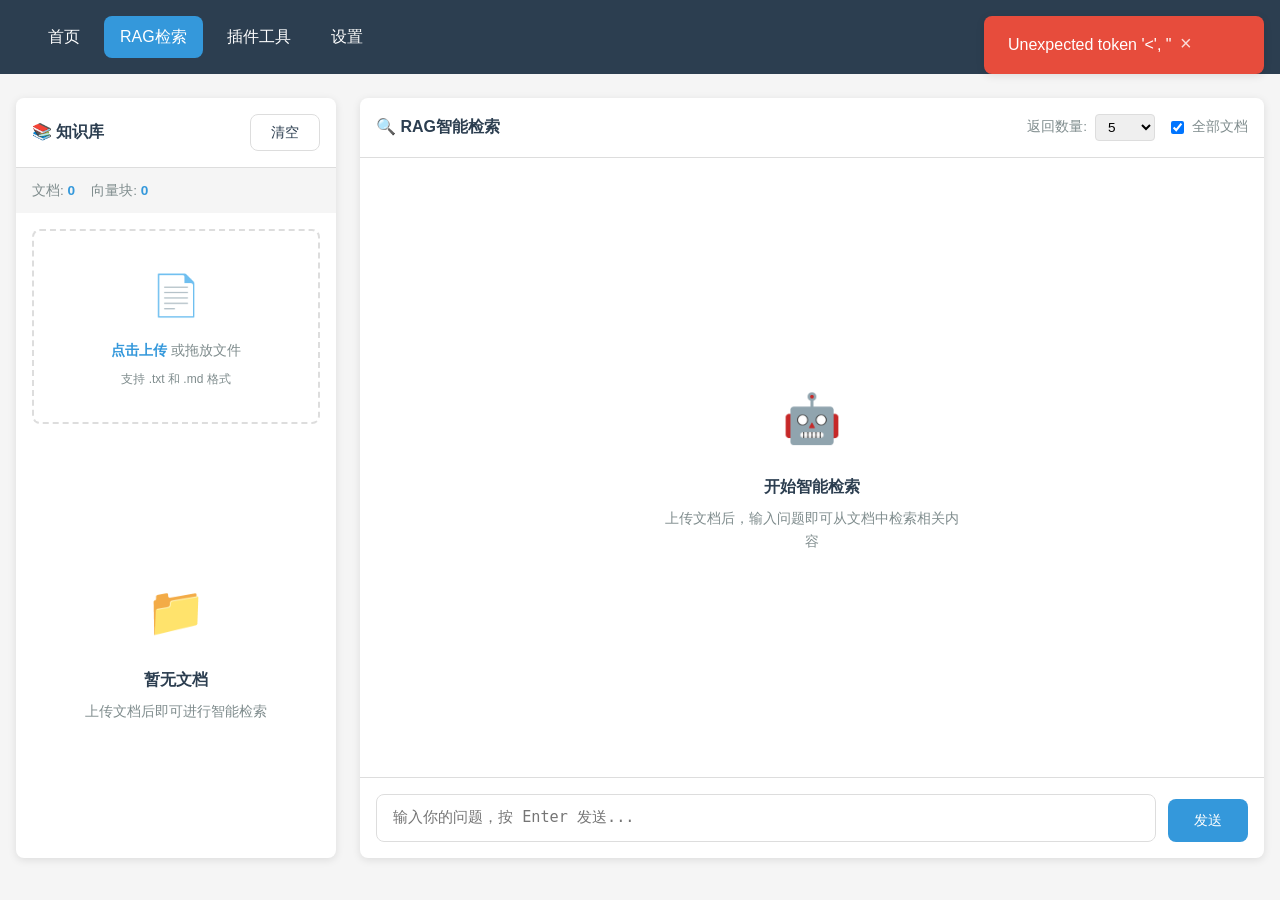
==== static/rag.html @ f13597ba "feat(rag): 优化嵌入服务并更新API路径 - 将嵌入模型升级到text-embedding-v4并增加维度配置 - 调整API请求超时时间和批量处理大小 - 改进错误处理和日志记录 - 更新" ====
<!DOCTYPE html>
<html lang="zh-CN">
<head>
    <meta charset="UTF-8">
    <meta name="viewport" content="width=device-width, initial-scale=1.0">
    <title>RAG知识库检索 - AI工具平台</title>
    <link rel="stylesheet" href="/static/css/style.css">
</head>
<body>
    <nav class="nav">
        <a href="/">首页</a>
        <a href="/rag" class="active">RAG检索</a>
        <a href="/tools">插件工具</a>
        <a href="/settings">设置</a>
    </nav>

    <div class="container" style="max-width: 1600px; margin-top: 1.5rem;">
        <div class="rag-layout">
            <div class="sidebar">
                <div class="sidebar-header">
                    <h3>📚 知识库</h3>
                    <button class="btn btn-danger btn-outline" id="clearAllBtn" onclick="clearAllDocuments()">清空</button>
                </div>
                <div class="sidebar-stats" id="statsBar">
                    <span>文档: <strong id="docCount">0</strong></span>
                    <span>向量块: <strong id="vectorCount">0</strong></span>
                </div>

                <div class="upload-area" id="uploadArea">
                    <div class="upload-icon">📄</div>
                    <div class="upload-text">
                        <strong>点击上传</strong> 或拖放文件
                    </div>
                    <div class="upload-hint">支持 .txt 和 .md 格式</div>
                    <input type="file" id="fileInput" accept=".txt,.md" style="display: none;" multiple>
                    <div class="upload-progress hidden" id="uploadProgress">
                        <div class="progress-bar">
                            <div class="progress-fill" id="progressFill" style="width: 0%"></div>
                        </div>
                        <div style="font-size: 0.75rem; color: var(--text-light); margin-top: 0.5rem;" id="progressText">上传中...</div>
                    </div>
                </div>

                <div class="sidebar-content" id="docList">
                    <div class="empty-state" id="emptyDocs">
                        <div class="empty-state-icon">📁</div>
                        <h4>暂无文档</h4>
                        <p>上传文档后即可进行智能检索</p>
                    </div>
                </div>
            </div>

            <div class="chat-area">
                <div class="chat-header">
                    <h3>🔍 RAG智能检索</h3>
                    <div class="chat-settings">
                        <label>
                            返回数量:
                            <select id="topKSelect" style="width: 60px;">
                                <option value="3">3</option>
                                <option value="5" selected>5</option>
                                <option value="10">10</option>
                            </select>
                        </label>
                        <label>
                            <input type="checkbox" id="useAllDocs" checked> 全部文档
                        </label>
                    </div>
                </div>

                <div class="chat-messages" id="chatMessages">
                    <div class="empty-state" id="welcomeState">
                        <div class="empty-state-icon">🤖</div>
                        <h4>开始智能检索</h4>
                        <p>上传文档后，输入问题即可从文档中检索相关内容</p>
                    </div>
                </div>

                <div class="chat-input-area">
                    <div class="chat-input-row">
                        <textarea id="questionInput" placeholder="输入你的问题，按 Enter 发送..." rows="1"></textarea>
                        <button class="btn btn-primary" id="sendBtn" onclick="sendQuestion()">发送</button>
                    </div>
                </div>
            </div>
        </div>
    </div>

    <div id="toastContainer" class="toast-container"></div>
    <div id="loadingOverlay" class="loading-overlay hidden">
        <div class="spinner"></div>
    </div>

    <script src="/static/js/app.js"></script>
    <script>
        const API_BASE = '/rag';
        let documents = [];
        let selectedDocIds = [];

        document.addEventListener('DOMContentLoaded', function() {
            loadDocuments();
            setupUpload();
            setupInput();
        });

        function showLoading(show) {
            const overlay = document.getElementById('loadingOverlay');
            overlay.classList.toggle('hidden', !show);
        }

        function setupUpload() {
            const uploadArea = document.getElementById('uploadArea');
            const fileInput = document.getElementById('fileInput');

            uploadArea.addEventListener('click', () => fileInput.click());

            uploadArea.addEventListener('dragover', (e) => {
                e.preventDefault();
                uploadArea.classList.add('dragover');
            });

            uploadArea.addEventListener('dragleave', () => {
                uploadArea.classList.remove('dragover');
            });

            uploadArea.addEventListener('drop', (e) => {
                e.preventDefault();
                uploadArea.classList.remove('dragover');
                const files = Array.from(e.dataTransfer.files);
                uploadFiles(files);
            });

            fileInput.addEventListener('change', (e) => {
                const files = Array.from(e.target.files);
                uploadFiles(files);
                fileInput.value = '';
            });
        }

        async function uploadFiles(files) {
            const validFiles = files.filter(f => {
                const ext = f.name.toLowerCase().substring(f.name.lastIndexOf('.'));
                return ['.txt', '.md'].includes(ext);
            });

            if (validFiles.length === 0) {
                App.toast.error('仅支持 .txt 和 .md 格式文件');
                return;
            }

            const progressContainer = document.getElementById('uploadProgress');
            const progressFill = document.getElementById('progressFill');
            const progressText = document.getElementById('progressText');

            progressContainer.classList.remove('hidden');
            let uploaded = 0;
            let failed = 0;

            for (let i = 0; i < validFiles.length; i++) {
                const file = validFiles[i];
                progressText.textContent = `正在处理: ${file.name} (${i + 1}/${validFiles.length})`;
                progressFill.style.width = `${(uploaded / validFiles.length) * 100}%`;

                try {
                    const formData = new FormData();
                    formData.append('file', file);

                    const response = await fetch(`/api${API_BASE}/upload`, {
                        method: 'POST',
                        body: formData
                    });

                    const result = await response.json();

                    if (result.success) {
                        uploaded++;
                        App.toast.success(`${file.name}: ${result.message}`);
                    } else {
                        failed++;
                        App.toast.error(`${file.name}: ${result.message}`);
                    }
                } catch (e) {
                    failed++;
                    App.toast.error(`${file.name}: 上传失败`);
                }
            }

            progressFill.style.width = '100%';
            progressText.textContent = `完成: ${uploaded} 成功, ${failed} 失败`;

            setTimeout(() => {
                progressContainer.classList.add('hidden');
                progressFill.style.width = '0%';
            }, 2000);

            await loadDocuments();
        }

        async function loadDocuments() {
            try {
                const response = await App.get(`${API_BASE}/documents`);
                if (response.success) {
                    documents = response.data.documents || [];
                    updateDocList();
                    updateStats(response.data.total_docs || 0, response.data.total_vectors || 0);
                }
            } catch (e) {
                console.error('加载文档失败:', e);
            }
        }

        function updateDocList() {
            const docList = document.getElementById('docList');
            const emptyDocs = document.getElementById('emptyDocs');

            if (documents.length === 0) {
                emptyDocs.classList.remove('hidden');
                return;
            }

            emptyDocs.classList.add('hidden');

            const existingItems = docList.querySelectorAll('.doc-item');
            existingItems.forEach(item => item.remove());

            documents.forEach(doc => {
                const isSelected = selectedDocIds.includes(doc.doc_id);
                const div = document.createElement('div');
                div.className = `doc-item ${isSelected ? 'selected' : ''}`;
                div.onclick = (e) => {
                    if (e.target.closest('.doc-delete')) return;
                    toggleDocSelection(doc.doc_id);
                };
                div.innerHTML = `
                    <div class="doc-info">
                        <h4>${escapeHtml(doc.doc_name)}</h4>
                        <p>${doc.chunk_count} 个向量块</p>
                    </div>
                    <button class="btn btn-danger doc-delete" onclick="event.stopPropagation(); deleteDocument('${doc.doc_id}')">删除</button>
                `;
                docList.appendChild(div);
            });
        }

        function toggleDocSelection(docId) {
            const useAllDocs = document.getElementById('useAllDocs').checked;
            if (useAllDocs) return;

            const idx = selectedDocIds.indexOf(docId);
            if (idx === -1) {
                selectedDocIds.push(docId);
            } else {
                selectedDocIds.splice(idx, 1);
            }
            updateDocList();
        }

        function updateStats(docCount, vectorCount) {
            document.getElementById('docCount').textContent = docCount;
            document.getElementById('vectorCount').textContent = vectorCount;
        }

        async function deleteDocument(docId) {
            if (!confirm('确定要删除这个文档吗？')) return;

            try {
                const response = await fetch(`/api${API_BASE}/documents/${docId}`, {
                    method: 'DELETE'
                });
                const result = await response.json();

                if (result.success) {
                    App.toast.success('文档已删除');
                    const idx = selectedDocIds.indexOf(docId);
                    if (idx !== -1) selectedDocIds.splice(idx, 1);
                    await loadDocuments();
                } else {
                    App.toast.error(result.message || '删除失败');
                }
            } catch (e) {
                App.toast.error('删除失败');
            }
        }

        async function clearAllDocuments() {
            if (!confirm('确定要清空所有文档吗？此操作不可恢复。')) return;

            try {
                const response = await fetch(`/api${API_BASE}/clear`, {
                    method: 'DELETE'
                });
                const result = await response.json();

                if (result.success) {
                    App.toast.success('已清空所有文档');
                    selectedDocIds = [];
                    await loadDocuments();
                } else {
                    App.toast.error(result.message || '清空失败');
                }
            } catch (e) {
                App.toast.error('清空失败');
            }
        }

        function setupInput() {
            const input = document.getElementById('questionInput');
            const sendBtn = document.getElementById('sendBtn');

            input.addEventListener('keydown', (e) => {
                if (e.key === 'Enter' && !e.shiftKey) {
                    e.preventDefault();
                    sendQuestion();
                }
            });

            input.addEventListener('input', () => {
                input.style.height = 'auto';
                input.style.height = Math.min(input.scrollHeight, 120) + 'px';
            });
        }

        async function sendQuestion() {
            const input = document.getElementById('questionInput');
            const question = input.value.trim();

            if (!question) return;

            const welcomeState = document.getElementById('welcomeState');
            if (welcomeState) welcomeState.classList.add('hidden');

            addUserMessage(question);
            input.value = '';
            input.style.height = 'auto';

            const topK = parseInt(document.getElementById('topKSelect').value);
            const useAllDocs = document.getElementById('useAllDocs').checked;

            let params = `?question=${encodeURIComponent(question)}&top_k=${topK}`;
            if (!useAllDocs && selectedDocIds.length > 0) {
                params += `&doc_ids=${selectedDocIds.join(',')}`;
            }

            const typingEl = addTypingIndicator();

            try {
                const result = await App.post(`${API_BASE}/query${params}`);

                typingEl.remove();

                if (result.success) {
                    addAssistantMessage(result.data);
                } else {
                    addErrorMessage(result.message || '查询失败');
                }
            } catch (e) {
                typingEl.remove();
                addErrorMessage('网络错误，请稍后重试');
            }
        }

        function addUserMessage(text) {
            const messages = document.getElementById('chatMessages');
            const div = document.createElement('div');
            div.className = 'message user';
            div.innerHTML = `
                <div class="message-avatar">U</div>
                <div class="message-content">
                    <div class="message-bubble">${escapeHtml(text)}</div>
                    <div class="message-meta">${new Date().toLocaleTimeString()}</div>
                </div>
            `;
            messages.appendChild(div);
            messages.scrollTop = messages.scrollHeight;
        }

        function addAssistantMessage(data) {
            const messages = document.getElementById('chatMessages');
            const div = document.createElement('div');
            div.className = 'message assistant';

            let retrievalHtml = '';
            if (data.results && data.results.length > 0) {
                retrievalHtml = `
                    <div class="retrieval-info">
                        <h5>📎 检索到 ${data.results.length} 个相关片段</h5>
                        ${data.results.map((r, i) => `
                            <div class="retrieval-result">
                                <div class="retrieval-result-header">
                                    <span class="retrieval-source">${i + 1}. ${escapeHtml(r.doc_name)}</span>
                                    <span class="retrieval-score">相似度: ${(r.score * 100).toFixed(1)}%</span>
                                </div>
                                <div class="retrieval-text" id="retrieval-text-${i}">${escapeHtml(r.text)}</div>
                                <div class="retrieval-expand" onclick="toggleExpand(${i})">展开查看</div>
                            </div>
                        `).join('')}
                    </div>
                `;
            }

            let answerText = '根据检索结果，最相关的文档片段已列出。';
            if (data.results && data.results.length === 0) {
                answerText = '未检索到相关内容，请确保已上传文档且问题与文档内容相关。';
            }

            div.innerHTML = `
                <div class="message-avatar">AI</div>
                <div class="message-content">
                    <div class="message-bubble">
                        ${retrievalHtml}
                        <div>${escapeHtml(answerText)}</div>
                    </div>
                    <div class="message-meta">${new Date().toLocaleTimeString()}</div>
                </div>
            `;
            messages.appendChild(div);
            messages.scrollTop = messages.scrollHeight;
        }

        function toggleExpand(index) {
            const el = document.getElementById(`retrieval-text-${index}`);
            if (el) {
                el.classList.toggle('expanded');
                const btn = el.nextElementSibling;
                if (btn) {
                    btn.textContent = el.classList.contains('expanded') ? '收起' : '展开查看';
                }
            }
        }

        function addErrorMessage(text) {
            const messages = document.getElementById('chatMessages');
            const div = document.createElement('div');
            div.className = 'message assistant';
            div.innerHTML = `
                <div class="message-avatar">AI</div>
                <div class="message-content">
                    <div class="message-bubble" style="border-color: var(--error-color);">
                        ❌ ${escapeHtml(text)}
                    </div>
                    <div class="message-meta">${new Date().toLocaleTimeString()}</div>
                </div>
            `;
            messages.appendChild(div);
            messages.scrollTop = messages.scrollHeight;
        }

        function addTypingIndicator() {
            const messages = document.getElementById('chatMessages');
            const div = document.createElement('div');
            div.className = 'message assistant';
            div.id = 'typing-indicator';
            div.innerHTML = `
                <div class="message-avatar">AI</div>
                <div class="message-content">
                    <div class="message-bubble">
                        <div class="typing-indicator">
                            <span></span><span></span><span></span>
                        </div>
                    </div>
                </div>
            `;
            messages.appendChild(div);
            messages.scrollTop = messages.scrollHeight;
            return div;
        }

        function escapeHtml(text) {
            if (!text) return '';
            const div = document.createElement('div');
            div.textContent = text;
            return div.innerHTML;
        }
    </script>
</body>
</html>
---- static/css/style.css ----
* { margin: 0; padding: 0; box-sizing: border-box; }

:root {
    --primary-color: #3498db;
    --primary-hover: #2980b9;
    --success-color: #27ae60;
    --warning-color: #f39c12;
    --error-color: #e74c3c;
    --text-color: #2c3e50;
    --text-light: #7f8c8d;
    --bg-color: #f5f5f5;
    --card-bg: #ffffff;
    --border-color: #ddd;
    --shadow: 0 2px 8px rgba(0,0,0,0.1);
    --shadow-hover: 0 4px 16px rgba(0,0,0,0.15);
    --radius: 8px;
    --transition: all 0.2s ease;
}

body {
    font-family: "Microsoft YaHei", Arial, sans-serif;
    background: var(--bg-color);
    color: var(--text-color);
    line-height: 1.6;
}

a { color: var(--primary-color); text-decoration: none; transition: var(--transition); }
a:hover { color: var(--primary-hover); }

.nav {
    background: var(--text-color);
    padding: 1rem 2rem;
    display: flex;
    gap: 0.5rem;
    align-items: center;
}

.nav a {
    color: white;
    padding: 0.5rem 1rem;
    border-radius: var(--radius);
    transition: var(--transition);
}

.nav a:hover,
.nav a.active {
    background: var(--primary-color);
}

.container {
    max-width: 1200px;
    margin: 2rem auto;
    padding: 0 1rem;
}

.card {
    background: var(--card-bg);
    border-radius: var(--radius);
    padding: 1.5rem;
    box-shadow: var(--shadow);
    transition: var(--transition);
}

.card:hover {
    box-shadow: var(--shadow-hover);
}

.card-header {
    border-bottom: 1px solid var(--border-color);
    padding-bottom: 1rem;
    margin-bottom: 1rem;
}

.card-header h1,
.card-header h2,
.card-header h3 {
    color: var(--text-color);
}

.btn {
    display: inline-block;
    padding: 0.5rem 1.25rem;
    border: none;
    border-radius: var(--radius);
    font-size: 0.9rem;
    font-weight: 500;
    cursor: pointer;
    transition: var(--transition);
    text-align: center;
}

.btn:disabled {
    opacity: 0.6;
    cursor: not-allowed;
}

.btn-primary {
    background: var(--primary-color);
    color: white;
}

.btn-primary:hover:not(:disabled) {
    background: var(--primary-hover);
}

.btn-success {
    background: var(--success-color);
    color: white;
}

.btn-danger {
    background: var(--error-color);
    color: white;
}

.btn-outline {
    background: transparent;
    border: 1px solid var(--border-color);
    color: var(--text-color);
}

.btn-outline:hover {
    border-color: var(--primary-color);
    color: var(--primary-color);
}

.form-group {
    margin-bottom: 1.25rem;
}

.form-group label {
    display: block;
    color: var(--text-color);
    margin-bottom: 0.5rem;
    font-weight: 500;
}

.form-control {
    width: 100%;
    padding: 0.75rem;
    border: 1px solid var(--border-color);
    border-radius: var(--radius);
    font-size: 1rem;
    transition: var(--transition);
}

.form-control:focus {
    outline: none;
    border-color: var(--primary-color);
    box-shadow: 0 0 0 3px rgba(52, 152, 219, 0.1);
}

.form-control:disabled {
    background: var(--bg-color);
    cursor: not-allowed;
}

select.form-control {
    cursor: pointer;
}

.toast-container {
    position: fixed;
    top: 1rem;
    right: 1rem;
    z-index: 9999;
    display: flex;
    flex-direction: column;
    gap: 0.5rem;
}

.toast {
    padding: 1rem 1.5rem;
    border-radius: var(--radius);
    color: white;
    box-shadow: var(--shadow);
    display: flex;
    align-items: center;
    gap: 0.75rem;
    min-width: 280px;
    animation: slideIn 0.3s ease;
}

@keyframes slideIn {
    from { transform: translateX(100%); opacity: 0; }
    to { transform: translateX(0); opacity: 1; }
}

.toast.success { background: var(--success-color); }
.toast.error { background: var(--error-color); }
.toast.warning { background: var(--warning-color); }
.toast.info { background: var(--primary-color); }

.toast-close {
    background: none;
    border: none;
    color: white;
    font-size: 1.25rem;
    cursor: pointer;
    opacity: 0.8;
    padding: 0 0.25rem;
}

.toast-close:hover { opacity: 1; }

.loading-overlay {
    position: fixed;
    top: 0;
    left: 0;
    right: 0;
    bottom: 0;
    background: rgba(255, 255, 255, 0.8);
    display: flex;
    align-items: center;
    justify-content: center;
    z-index: 9998;
}

.spinner {
    width: 48px;
    height: 48px;
    border: 4px solid var(--border-color);
    border-top-color: var(--primary-color);
    border-radius: 50%;
    animation: spin 0.8s linear infinite;
}

@keyframes spin {
    to { transform: rotate(360deg); }
}

.loading-inline {
    display: inline-flex;
    align-items: center;
    gap: 0.5rem;
}

.spinner-sm {
    width: 20px;
    height: 20px;
    border: 2px solid var(--border-color);
    border-top-color: var(--primary-color);
    border-radius: 50%;
    animation: spin 0.8s linear infinite;
}

.hero {
    text-align: center;
    padding: 3rem 2rem;
    margin-bottom: 2rem;
}

.hero h1 {
    color: var(--text-color);
    margin-bottom: 1rem;
    font-size: 2.5rem;
}

.hero p {
    color: var(--text-light);
    font-size: 1.1rem;
}

.features {
    display: grid;
    grid-template-columns: repeat(auto-fit, minmax(250px, 1fr));
    gap: 1.5rem;
}

.feature {
    background: var(--card-bg);
    padding: 1.5rem;
    border-radius: var(--radius);
    box-shadow: var(--shadow);
    transition: var(--transition);
}

.feature:hover {
    transform: translateY(-4px);
    box-shadow: var(--shadow-hover);
}

.feature h3 {
    color: var(--text-color);
    margin-bottom: 0.5rem;
}

.feature p {
    color: var(--text-light);
}

.tools-grid {
    display: grid;
    grid-template-columns: repeat(auto-fit, minmax(280px, 1fr));
    gap: 1.5rem;
}

.tool-card {
    background: var(--card-bg);
    border-radius: var(--radius);
    padding: 1.5rem;
    box-shadow: var(--shadow);
    transition: var(--transition);
    cursor: pointer;
}

.tool-card:hover {
    transform: translateY(-4px);
    box-shadow: var(--shadow-hover);
}

.tool-card h3 {
    color: var(--text-color);
    margin-bottom: 0.5rem;
}

.tool-card p {
    color: var(--text-light);
    font-size: 0.9rem;
    margin-bottom: 0.75rem;
}

.badge {
    display: inline-block;
    background: var(--primary-color);
    color: white;
    padding: 0.25rem 0.5rem;
    border-radius: 4px;
    font-size: 0.75rem;
}

.badge.placeholder {
    background: var(--text-light);
}

.header {
    margin-bottom: 1.5rem;
}

.header h1 {
    color: var(--text-color);
    font-size: 1.75rem;
}

.header p {
    color: var(--text-light);
    margin-top: 0.25rem;
}

.info-box {
    margin-top: 1rem;
    padding: 1rem;
    background: var(--bg-color);
    border-radius: var(--radius);
    color: var(--text-light);
}

.hidden {
    display: none !important;
}

.rag-layout {
    display: grid;
    grid-template-columns: 320px 1fr;
    gap: 1.5rem;
    height: calc(100vh - 140px);
}

@media (max-width: 992px) {
    .rag-layout {
        grid-template-columns: 1fr;
        height: auto;
    }
}

.sidebar {
    background: var(--card-bg);
    border-radius: var(--radius);
    box-shadow: var(--shadow);
    display: flex;
    flex-direction: column;
    overflow: hidden;
}

.sidebar-header {
    padding: 1rem;
    border-bottom: 1px solid var(--border-color);
    display: flex;
    justify-content: space-between;
    align-items: center;
}

.sidebar-header h3 {
    color: var(--text-color);
    font-size: 1rem;
}

.sidebar-stats {
    display: flex;
    gap: 1rem;
    padding: 0.75rem 1rem;
    background: var(--bg-color);
    font-size: 0.85rem;
    color: var(--text-light);
}

.sidebar-stats strong {
    color: var(--primary-color);
}

.sidebar-content {
    flex: 1;
    overflow-y: auto;
    padding: 0.5rem;
}

.doc-item {
    padding: 0.75rem;
    border-radius: var(--radius);
    margin-bottom: 0.5rem;
    cursor: pointer;
    transition: var(--transition);
    display: flex;
    justify-content: space-between;
    align-items: flex-start;
}

.doc-item:hover {
    background: var(--bg-color);
}

.doc-item.selected {
    background: rgba(52, 152, 219, 0.1);
    border-left: 3px solid var(--primary-color);
}

.doc-info h4 {
    color: var(--text-color);
    font-size: 0.9rem;
    margin-bottom: 0.25rem;
    word-break: break-all;
}

.doc-info p {
    color: var(--text-light);
    font-size: 0.8rem;
}

.doc-delete {
    padding: 0.25rem 0.5rem;
    font-size: 0.75rem;
    opacity: 0;
    transition: var(--transition);
}

.doc-item:hover .doc-delete {
    opacity: 1;
}

.upload-area {
    border: 2px dashed var(--border-color);
    border-radius: var(--radius);
    padding: 2rem 1rem;
    text-align: center;
    margin: 1rem;
    transition: var(--transition);
    cursor: pointer;
}

.upload-area:hover,
.upload-area.dragover {
    border-color: var(--primary-color);
    background: rgba(52, 152, 219, 0.05);
}

.upload-icon {
    font-size: 2.5rem;
    margin-bottom: 0.75rem;
}

.upload-text {
    color: var(--text-light);
    font-size: 0.9rem;
}

.upload-text strong {
    color: var(--primary-color);
}

.upload-hint {
    color: var(--text-light);
    font-size: 0.75rem;
    margin-top: 0.5rem;
}

.upload-progress {
    margin-top: 0.5rem;
}

.progress-bar {
    height: 6px;
    background: var(--bg-color);
    border-radius: 3px;
    overflow: hidden;
}

.progress-fill {
    height: 100%;
    background: var(--primary-color);
    border-radius: 3px;
    transition: width 0.3s ease;
}

.chat-area {
    background: var(--card-bg);
    border-radius: var(--radius);
    box-shadow: var(--shadow);
    display: flex;
    flex-direction: column;
    overflow: hidden;
}

.chat-header {
    padding: 1rem;
    border-bottom: 1px solid var(--border-color);
    display: flex;
    justify-content: space-between;
    align-items: center;
}

.chat-header h3 {
    color: var(--text-color);
    font-size: 1rem;
}

.chat-settings {
    display: flex;
    align-items: center;
    gap: 1rem;
    font-size: 0.85rem;
    color: var(--text-light);
}

.chat-settings label {
    display: flex;
    align-items: center;
    gap: 0.5rem;
    cursor: pointer;
}

.chat-settings input,
.chat-settings select {
    padding: 0.25rem 0.5rem;
    border: 1px solid var(--border-color);
    border-radius: 4px;
    font-size: 0.85rem;
}

.chat-messages {
    flex: 1;
    overflow-y: auto;
    padding: 1rem;
    display: flex;
    flex-direction: column;
    gap: 1rem;
}

.message {
    display: flex;
    gap: 0.75rem;
    animation: fadeIn 0.3s ease;
}

@keyframes fadeIn {
    from { opacity: 0; transform: translateY(10px); }
    to { opacity: 1; transform: translateY(0); }
}

.message.user {
    flex-direction: row-reverse;
}

.message-avatar {
    width: 36px;
    height: 36px;
    border-radius: 50%;
    display: flex;
    align-items: center;
    justify-content: center;
    font-size: 0.9rem;
    flex-shrink: 0;
}

.message.user .message-avatar {
    background: var(--primary-color);
    color: white;
}

.message.assistant .message-avatar {
    background: var(--success-color);
    color: white;
}

.message-content {
    max-width: 80%;
}

.message.user .message-content {
    text-align: right;
}

.message-bubble {
    display: inline-block;
    padding: 0.75rem 1rem;
    border-radius: var(--radius);
    text-align: left;
}

.message.user .message-bubble {
    background: var(--primary-color);
    color: white;
}

.message.assistant .message-bubble {
    background: var(--bg-color);
    color: var(--text-color);
    border: 1px solid var(--border-color);
}

.message-meta {
    font-size: 0.75rem;
    color: var(--text-light);
    margin-top: 0.25rem;
}

.message.user .message-meta {
    text-align: right;
}

.retrieval-info {
    background: rgba(52, 152, 219, 0.1);
    border: 1px solid rgba(52, 152, 219, 0.3);
    border-radius: var(--radius);
    padding: 0.75rem;
    margin-bottom: 0.5rem;
    font-size: 0.85rem;
}

.retrieval-info h5 {
    color: var(--primary-color);
    margin-bottom: 0.5rem;
    display: flex;
    align-items: center;
    gap: 0.5rem;
}

.retrieval-result {
    background: white;
    border-radius: 4px;
    padding: 0.5rem;
    margin-bottom: 0.5rem;
}

.retrieval-result:last-child {
    margin-bottom: 0;
}

.retrieval-result-header {
    display: flex;
    justify-content: space-between;
    align-items: center;
    margin-bottom: 0.25rem;
    font-size: 0.8rem;
}

.retrieval-source {
    color: var(--text-color);
    font-weight: 500;
}

.retrieval-score {
    color: var(--primary-color);
}

.retrieval-text {
    color: var(--text-light);
    font-size: 0.8rem;
    line-height: 1.5;
    display: -webkit-box;
    -webkit-line-clamp: 2;
    -webkit-box-orient: vertical;
    overflow: hidden;
}

.retrieval-text.expanded {
    -webkit-line-clamp: unset;
    overflow: visible;
}

.retrieval-expand {
    color: var(--primary-color);
    cursor: pointer;
    font-size: 0.75rem;
    margin-top: 0.25rem;
}

.chat-input-area {
    padding: 1rem;
    border-top: 1px solid var(--border-color);
}

.chat-input-row {
    display: flex;
    gap: 0.75rem;
}

.chat-input-row textarea {
    flex: 1;
    padding: 0.75rem 1rem;
    border: 1px solid var(--border-color);
    border-radius: var(--radius);
    font-size: 0.95rem;
    resize: none;
    min-height: 48px;
    max-height: 120px;
}

.chat-input-row textarea:focus {
    outline: none;
    border-color: var(--primary-color);
    box-shadow: 0 0 0 3px rgba(52, 152, 219, 0.1);
}

.chat-input-row button {
    align-self: flex-end;
    min-width: 80px;
    padding: 0.75rem 1rem;
}

.empty-state {
    display: flex;
    flex-direction: column;
    align-items: center;
    justify-content: center;
    height: 100%;
    color: var(--text-light);
    text-align: center;
}

.empty-state-icon {
    font-size: 3rem;
    margin-bottom: 1rem;
}

.empty-state h4 {
    color: var(--text-color);
    margin-bottom: 0.5rem;
}

.empty-state p {
    font-size: 0.9rem;
    max-width: 300px;
}

.typing-indicator {
    display: flex;
    gap: 4px;
    padding: 0.75rem 1rem;
}

.typing-indicator span {
    width: 8px;
    height: 8px;
    background: var(--primary-color);
    border-radius: 50%;
    animation: typing 1s infinite ease-in-out;
}

.typing-indicator span:nth-child(2) {
    animation-delay: 0.2s;
}

.typing-indicator span:nth-child(3) {
    animation-delay: 0.4s;
}

@keyframes typing {
    0%, 100% { transform: translateY(0); }
    50% { transform: translateY(-6px); }
}

.toolbar {
    display: flex;
    gap: 0.5rem;
    padding: 0.75rem 1rem;
    border-bottom: 1px solid var(--border-color);
}

.toolbar .btn {
    padding: 0.375rem 0.75rem;
    font-size: 0.85rem;
}
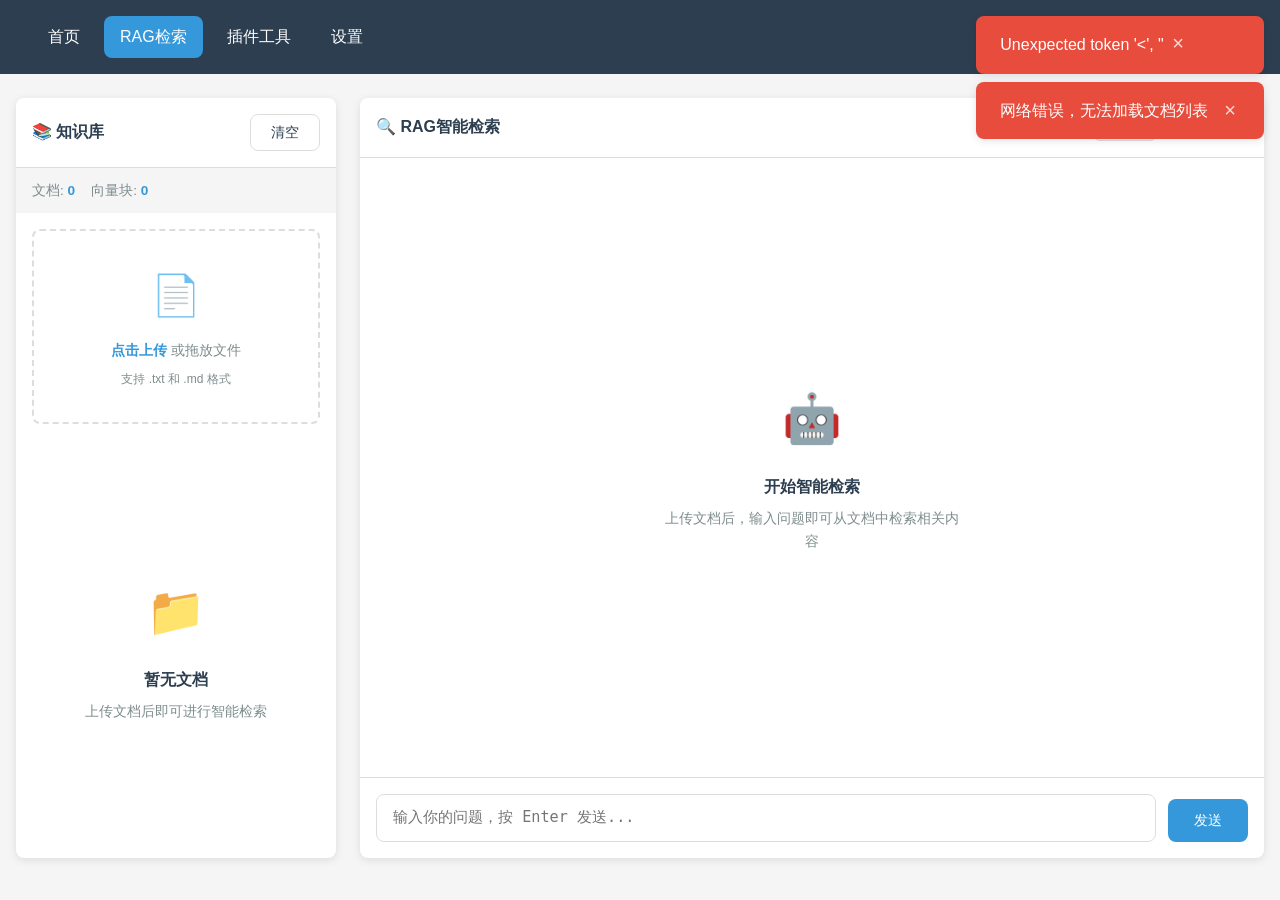
==== commit c7551b6a: "feat(embedding): 增加embedding向量维度至1024并优化生成算法 refactor(response): 在R响应模型中添加success计算字段  fix(rag.html)" ====
--- a/static/rag.html
+++ b/static/rag.html
@@ -196,16 +196,23 @@
             await loadDocuments();
         }
 
+        function isSuccess(response) {
+            return response && (response.code === 0 || response.success === true);
+        }
+
         async function loadDocuments() {
             try {
                 const response = await App.get(`${API_BASE}/documents`);
-                if (response.success) {
-                    documents = response.data.documents || [];
+                if (isSuccess(response)) {
+                    documents = response.data?.documents || [];
                     updateDocList();
-                    updateStats(response.data.total_docs || 0, response.data.total_vectors || 0);
+                    updateStats(response.data?.total_docs || 0, response.data?.total_vectors || 0);
+                } else {
+                    App.toast.error(response?.message || '加载文档列表失败');
                 }
             } catch (e) {
                 console.error('加载文档失败:', e);
+                App.toast.error('网络错误，无法加载文档列表');
             }
         }
 
@@ -336,15 +343,19 @@
             const topK = parseInt(document.getElementById('topKSelect').value);
             const useAllDocs = document.getElementById('useAllDocs').checked;
 
-            let params = `?question=${encodeURIComponent(question)}&top_k=${topK}`;
+            const requestBody = {
+                question: question,
+                top_k: topK
+            };
+
             if (!useAllDocs && selectedDocIds.length > 0) {
-                params += `&doc_ids=${selectedDocIds.join(',')}`;
+                requestBody.doc_ids = selectedDocIds;
             }
 
             const typingEl = addTypingIndicator();
 
             try {
-                const result = await App.post(`${API_BASE}/query${params}`);
+                const result = await App.post(`${API_BASE}/query`, requestBody);
 
                 typingEl.remove();
 
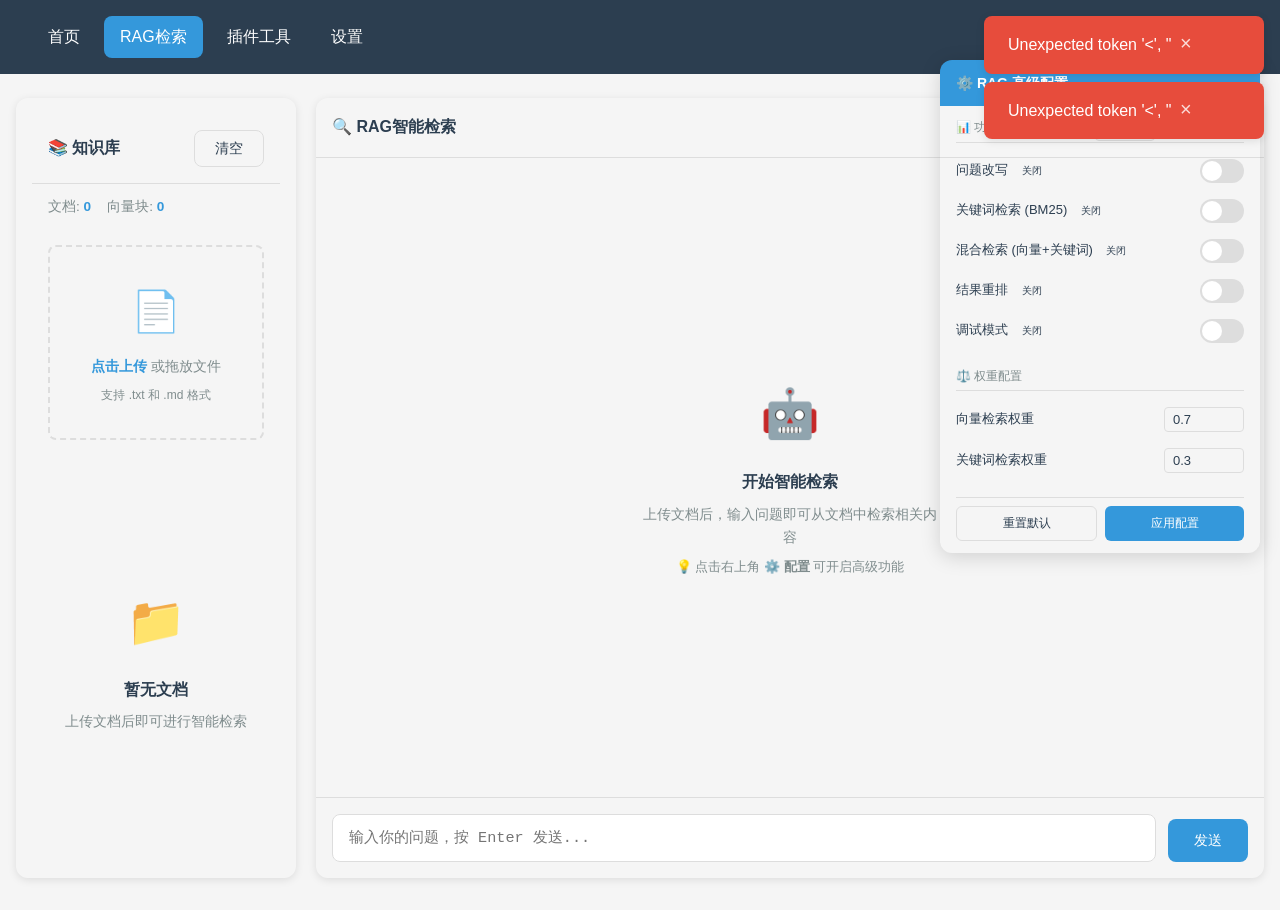
==== commit a8c59529: "feat(rag): 新增RAG配置管理、查询改写和混合搜索功能 - 添加RAGConfig类用于管理RAG系统配置 - 实现QueryRewriter类支持查询改写功能 - 新增KeywordSea" ====
--- a/static/rag.html
+++ b/static/rag.html
@@ -5,6 +5,265 @@
     <meta name="viewport" content="width=device-width, initial-scale=1.0">
     <title>RAG知识库检索 - AI工具平台</title>
     <link rel="stylesheet" href="/static/css/style.css">
+    <style>
+        .config-panel {
+            position: fixed;
+            top: 60px;
+            right: 20px;
+            width: 320px;
+            max-height: calc(100vh - 100px);
+            background: var(--bg-secondary);
+            border-radius: 12px;
+            box-shadow: 0 4px 20px rgba(0,0,0,0.15);
+            z-index: 1000;
+            overflow: hidden;
+            transition: transform 0.3s ease;
+        }
+        
+        .config-panel.collapsed {
+            transform: translateX(300px);
+            width: 40px;
+        }
+        
+        .config-toggle {
+            position: absolute;
+            top: 10px;
+            left: -50px;
+            width: 40px;
+            height: 40px;
+            border-radius: 8px;
+            background: var(--bg-secondary);
+            border: 1px solid var(--border-color);
+            cursor: pointer;
+            display: flex;
+            align-items: center;
+            justify-content: center;
+            font-size: 18px;
+            transition: all 0.2s;
+        }
+        
+        .config-toggle:hover {
+            background: var(--primary-color);
+            color: white;
+        }
+        
+        .config-panel.collapsed .config-toggle {
+            left: 0;
+        }
+        
+        .config-header {
+            padding: 12px 16px;
+            background: var(--primary-color);
+            color: white;
+            display: flex;
+            justify-content: space-between;
+            align-items: center;
+        }
+        
+        .config-header h4 {
+            margin: 0;
+            font-size: 14px;
+        }
+        
+        .config-content {
+            padding: 12px 16px;
+            max-height: calc(100vh - 200px);
+            overflow-y: auto;
+        }
+        
+        .config-section {
+            margin-bottom: 16px;
+        }
+        
+        .config-section-title {
+            font-size: 12px;
+            color: var(--text-light);
+            margin-bottom: 8px;
+            padding-bottom: 4px;
+            border-bottom: 1px solid var(--border-color);
+        }
+        
+        .config-item {
+            display: flex;
+            justify-content: space-between;
+            align-items: center;
+            padding: 8px 0;
+        }
+        
+        .config-item label {
+            font-size: 13px;
+            cursor: pointer;
+        }
+        
+        .config-item input[type="checkbox"] {
+            width: 18px;
+            height: 18px;
+            cursor: pointer;
+        }
+        
+        .config-item input[type="number"] {
+            width: 80px;
+            padding: 4px 8px;
+            border: 1px solid var(--border-color);
+            border-radius: 4px;
+            background: var(--bg-primary);
+            color: var(--text-primary);
+            font-size: 13px;
+        }
+        
+        .config-buttons {
+            display: flex;
+            gap: 8px;
+            padding-top: 8px;
+            border-top: 1px solid var(--border-color);
+        }
+        
+        .config-buttons button {
+            flex: 1;
+            padding: 8px;
+            font-size: 12px;
+            border-radius: 6px;
+            cursor: pointer;
+        }
+        
+        .debug-panel {
+            margin-top: 12px;
+            padding: 12px;
+            background: var(--bg-primary);
+            border-radius: 8px;
+            font-size: 12px;
+        }
+        
+        .debug-panel h5 {
+            margin: 0 0 8px 0;
+            font-size: 13px;
+            color: var(--primary-color);
+        }
+        
+        .debug-section {
+            margin-bottom: 10px;
+        }
+        
+        .debug-section-title {
+            font-weight: 600;
+            color: var(--text-secondary);
+            margin-bottom: 4px;
+            display: flex;
+            justify-content: space-between;
+        }
+        
+        .debug-section-content {
+            background: #1a1a2e;
+            padding: 8px;
+            border-radius: 4px;
+            font-family: monospace;
+            font-size: 11px;
+            max-height: 200px;
+            overflow-y: auto;
+            white-space: pre-wrap;
+            word-break: break-all;
+        }
+        
+        .debug-result-item {
+            padding: 6px;
+            margin-bottom: 4px;
+            background: rgba(255,255,255,0.05);
+            border-radius: 4px;
+        }
+        
+        .debug-score {
+            color: var(--primary-color);
+            font-weight: 600;
+        }
+        
+        .debug-score-improved {
+            color: #4ade80;
+        }
+        
+        .debug-score-worsened {
+            color: #f87171;
+        }
+        
+        .toggle-switch {
+            position: relative;
+            width: 44px;
+            height: 24px;
+            background: var(--border-color);
+            border-radius: 12px;
+            cursor: pointer;
+            transition: background 0.3s;
+        }
+        
+        .toggle-switch.active {
+            background: var(--primary-color);
+        }
+        
+        .toggle-switch::after {
+            content: '';
+            position: absolute;
+            top: 2px;
+            left: 2px;
+            width: 20px;
+            height: 20px;
+            background: white;
+            border-radius: 50%;
+            transition: transform 0.3s;
+        }
+        
+        .toggle-switch.active::after {
+            transform: translateX(20px);
+        }
+        
+        .rag-layout {
+            display: flex;
+            gap: 20px;
+            height: calc(100vh - 120px);
+        }
+        
+        .sidebar {
+            width: 280px;
+            flex-shrink: 0;
+            display: flex;
+            flex-direction: column;
+            background: var(--bg-secondary);
+            border-radius: 12px;
+            padding: 16px;
+        }
+        
+        .chat-area {
+            flex: 1;
+            display: flex;
+            flex-direction: column;
+            background: var(--bg-secondary);
+            border-radius: 12px;
+            overflow: hidden;
+        }
+        
+        @media (max-width: 1200px) {
+            .config-panel {
+                right: 10px;
+                width: 280px;
+            }
+        }
+        
+        .feature-badge {
+            display: inline-block;
+            padding: 2px 6px;
+            border-radius: 4px;
+            font-size: 10px;
+            margin-left: 4px;
+        }
+        
+        .feature-badge.enabled {
+            background: rgba(74, 222, 128, 0.2);
+            color: #4ade80;
+        }
+        
+        .feature-badge.disabled {
+            background: rgba(148, 163, 184, 0.2);
+            color: #94a3b8;
+        }
+    </style>
 </head>
 <body>
     <nav class="nav">
@@ -14,7 +273,7 @@
         <a href="/settings">设置</a>
     </nav>
 
-    <div class="container" style="max-width: 1600px; margin-top: 1.5rem;">
+    <div class="container" style="max-width: 1800px; margin-top: 1.5rem;">
         <div class="rag-layout">
             <div class="sidebar">
                 <div class="sidebar-header">
@@ -73,6 +332,9 @@
                         <div class="empty-state-icon">🤖</div>
                         <h4>开始智能检索</h4>
                         <p>上传文档后，输入问题即可从文档中检索相关内容</p>
+                        <p style="margin-top: 8px; font-size: 13px; color: var(--text-light);">
+                            💡 点击右上角 <strong>⚙️ 配置</strong> 可开启高级功能
+                        </p>
                     </div>
                 </div>
 
@@ -80,6 +342,87 @@
                     <div class="chat-input-row">
                         <textarea id="questionInput" placeholder="输入你的问题，按 Enter 发送..." rows="1"></textarea>
                         <button class="btn btn-primary" id="sendBtn" onclick="sendQuestion()">发送</button>
+                    </div>
+                </div>
+            </div>
+        </div>
+    </div>
+
+    <div class="config-panel" id="configPanel">
+        <button class="config-toggle" onclick="toggleConfigPanel()">⚙️</button>
+        <div class="config-header">
+            <h4>⚙️ RAG 高级配置</h4>
+        </div>
+        <div class="config-content">
+            <div class="config-section">
+                <div class="config-section-title">📊 功能开关</div>
+                
+                <div class="config-item">
+                    <label>
+                        问题改写
+                        <span class="feature-badge" id="badge-rewrite">关闭</span>
+                    </label>
+                    <div class="toggle-switch" id="toggle-rewrite" onclick="toggleFeature('query_rewrite')"></div>
+                </div>
+                
+                <div class="config-item">
+                    <label>
+                        关键词检索 (BM25)
+                        <span class="feature-badge" id="badge-keyword">关闭</span>
+                    </label>
+                    <div class="toggle-switch" id="toggle-keyword" onclick="toggleFeature('keyword_search')"></div>
+                </div>
+                
+                <div class="config-item">
+                    <label>
+                        混合检索 (向量+关键词)
+                        <span class="feature-badge" id="badge-hybrid">关闭</span>
+                    </label>
+                    <div class="toggle-switch" id="toggle-hybrid" onclick="toggleFeature('hybrid_search')"></div>
+                </div>
+                
+                <div class="config-item">
+                    <label>
+                        结果重排
+                        <span class="feature-badge" id="badge-rerank">关闭</span>
+                    </label>
+                    <div class="toggle-switch" id="toggle-rerank" onclick="toggleFeature('reranking')"></div>
+                </div>
+                
+                <div class="config-item">
+                    <label>
+                        调试模式
+                        <span class="feature-badge" id="badge-debug">关闭</span>
+                    </label>
+                    <div class="toggle-switch" id="toggle-debug" onclick="toggleFeature('debug')"></div>
+                </div>
+            </div>
+            
+            <div class="config-section">
+                <div class="config-section-title">⚖️ 权重配置</div>
+                
+                <div class="config-item">
+                    <label>向量检索权重</label>
+                    <input type="number" id="input-vector-weight" value="0.7" min="0" max="1" step="0.1" onchange="updateWeight('vector_weight', this.value)">
+                </div>
+                
+                <div class="config-item">
+                    <label>关键词检索权重</label>
+                    <input type="number" id="input-keyword-weight" value="0.3" min="0" max="1" step="0.1" onchange="updateWeight('keyword_weight', this.value)">
+                </div>
+            </div>
+            
+            <div class="config-buttons">
+                <button class="btn btn-outline" onclick="resetConfig()">重置默认</button>
+                <button class="btn btn-primary" onclick="applyConfig()">应用配置</button>
+            </div>
+            
+            <div class="debug-panel" id="debugPanel" style="display: none;">
+                <h5>🔍 最新查询调试信息</h5>
+                <div id="debugContent">
+                    <div style="color: var(--text-light); text-align: center; padding: 20px;">
+                        暂无调试信息<br>
+                        <span style="font-size: 12px;">开启调试模式后进行查询</span>
                     </div>
                 </div>
             </div>
@@ -96,9 +439,19 @@
         const API_BASE = '/rag';
         let documents = [];
         let selectedDocIds = [];
+        let currentConfig = {
+            enable_query_rewrite: false,
+            enable_keyword_search: false,
+            enable_hybrid_search: false,
+            enable_reranking: false,
+            enable_debug: false,
+            vector_weight: 0.7,
+            keyword_weight: 0.3
+        };
 
         document.addEventListener('DOMContentLoaded', function() {
             loadDocuments();
+            loadConfig();
             setupUpload();
             setupInput();
         });
@@ -106,6 +459,87 @@
         function showLoading(show) {
             const overlay = document.getElementById('loadingOverlay');
             overlay.classList.toggle('hidden', !show);
+        }
+
+        function toggleConfigPanel() {
+            const panel = document.getElementById('configPanel');
+            panel.classList.toggle('collapsed');
+        }
+
+        async function loadConfig() {
+            try {
+                const response = await App.get(`${API_BASE}/config`, { showLoading: false });
+                if (isSuccess(response)) {
+                    currentConfig = response.data;
+                    updateConfigUI();
+                }
+            } catch (e) {
+                console.error('加载配置失败:', e);
+            }
+        }
+
+        function updateConfigUI() {
+            const featureMap = {
+                'query_rewrite': 'rewrite',
+                'keyword_search': 'keyword',
+                'hybrid_search': 'hybrid',
+                'reranking': 'rerank',
+                'debug': 'debug'
+            };
+
+            for (const [configKey, uiKey] of Object.entries(featureMap)) {
+                const toggle = document.getElementById(`toggle-${uiKey}`);
+                const badge = document.getElementById(`badge-${uiKey}`);
+                const isEnabled = currentConfig[`enable_${configKey}`];
+                
+                toggle.classList.toggle('active', isEnabled);
+                badge.textContent = isEnabled ? '开启' : '关闭';
+                badge.className = `feature-badge ${isEnabled ? 'enabled' : 'disabled'}`;
+            }
+
+            document.getElementById('input-vector-weight').value = currentConfig.vector_weight;
+            document.getElementById('input-keyword-weight').value = currentConfig.keyword_weight;
+            
+            const debugPanel = document.getElementById('debugPanel');
+            debugPanel.style.display = currentConfig.enable_debug ? 'block' : 'none';
+        }
+
+        function toggleFeature(feature) {
+            const configKey = `enable_${feature}`;
+            currentConfig[configKey] = !currentConfig[configKey];
+            updateConfigUI();
+        }
+
+        function updateWeight(key, value) {
+            currentConfig[key] = parseFloat(value);
+        }
+
+        async function applyConfig() {
+            try {
+                const response = await App.post(`${API_BASE}/config`, currentConfig, { showLoading: false });
+                if (isSuccess(response)) {
+                    App.toast.success('配置已应用');
+                    currentConfig = response.data;
+                    updateConfigUI();
+                }
+            } catch (e) {
+                console.error('应用配置失败:', e);
+                App.toast.error('应用配置失败');
+            }
+        }
+
+        async function resetConfig() {
+            try {
+                const response = await App.post(`${API_BASE}/config/reset`, {}, { showLoading: false });
+                if (isSuccess(response)) {
+                    App.toast.success('已重置为默认配置');
+                    currentConfig = response.data;
+                    updateConfigUI();
+                }
+            } catch (e) {
+                console.error('重置配置失败:', e);
+                App.toast.error('重置配置失败');
+            }
         }
 
         function setupUpload() {
@@ -202,17 +636,14 @@
 
         async function loadDocuments() {
             try {
-                const response = await App.get(`${API_BASE}/documents`);
+                const response = await App.get(`${API_BASE}/documents`, { showLoading: false });
                 if (isSuccess(response)) {
                     documents = response.data?.documents || [];
                     updateDocList();
                     updateStats(response.data?.total_docs || 0, response.data?.total_vectors || 0);
-                } else {
-                    App.toast.error(response?.message || '加载文档列表失败');
                 }
             } catch (e) {
                 console.error('加载文档失败:', e);
-                App.toast.error('网络错误，无法加载文档列表');
             }
         }
 
@@ -281,8 +712,6 @@
                     const idx = selectedDocIds.indexOf(docId);
                     if (idx !== -1) selectedDocIds.splice(idx, 1);
                     await loadDocuments();
-                } else {
-                    App.toast.error(result.message || '删除失败');
                 }
             } catch (e) {
                 App.toast.error('删除失败');
@@ -302,8 +731,6 @@
                     App.toast.success('已清空所有文档');
                     selectedDocIds = [];
                     await loadDocuments();
-                } else {
-                    App.toast.error(result.message || '清空失败');
                 }
             } catch (e) {
                 App.toast.error('清空失败');
@@ -355,11 +782,14 @@
             const typingEl = addTypingIndicator();
 
             try {
-                const result = await App.post(`${API_BASE}/query`, requestBody);
+                const result = await App.post(`${API_BASE}/query`, requestBody, { showLoading: false });
 
                 typingEl.remove();
 
                 if (result.success) {
+                    if (result.data?.debug_info) {
+                        updateDebugPanel(result.data.debug_info);
+                    }
                     addAssistantMessage(result.data);
                 } else {
                     addErrorMessage(result.message || '查询失败');
@@ -368,6 +798,107 @@
                 typingEl.remove();
                 addErrorMessage('网络错误，请稍后重试');
             }
+        }
+
+        function updateDebugPanel(debugInfo) {
+            const debugContent = document.getElementById('debugContent');
+            
+            let html = '';
+            
+            html += `<div class="debug-section">
+                <div class="debug-section-title">
+                    <span>📝 查询信息</span>
+                </div>
+                <div class="debug-section-content">
+                    <strong>原始问题:</strong> ${escapeHtml(debugInfo.original_query || '-')}<br>
+                    <strong>改写后:</strong> ${debugInfo.is_rewritten ? escapeHtml(debugInfo.rewritten_query) : '<span style="color: #94a3b8;">(未改写)</span>'}<br>
+                    <strong>关键词:</strong> ${(debugInfo.keywords || []).join(', ') || '-'}
+                </div>
+            </div>`;
+            
+            html += `<div class="debug-section">
+                <div class="debug-section-title">
+                    <span>⚙️ 功能状态</span>
+                </div>
+                <div class="debug-section-content">
+                    ${Object.entries(debugInfo.feature_status || {}).map(([key, val]) => 
+                        `<span style="color: ${val ? '#4ade80' : '#94a3b8'};">${key}: ${val ? '✓' : '✗'}</span>`
+                    ).join(' | ')}
+                </div>
+            </div>`;
+            
+            html += `<div class="debug-section">
+                <div class="debug-section-title">
+                    <span>📊 权重配置</span>
+                </div>
+                <div class="debug-section-content">
+                    向量权重: ${debugInfo.vector_weight || 0.7} | 关键词权重: ${debugInfo.keyword_weight || 0.3}
+                </div>
+            </div>`;
+            
+            if (debugInfo.vector_results && debugInfo.vector_results.length > 0) {
+                html += `<div class="debug-section">
+                    <div class="debug-section-title">
+                        <span>🎯 向量检索结果</span>
+                        <span style="color: var(--text-light);">(${debugInfo.vector_results.length} 个)</span>
+                    </div>
+                    <div class="debug-section-content">
+                        ${debugInfo.vector_results.map((r, i) => `
+                            <div class="debug-result-item">
+                                <span class="debug-score">${(r.original_score * 100).toFixed(1)}%</span>
+                                ${escapeHtml(r.doc_name)} #${r.chunk_index}
+                            </div>
+                        `).join('')}
+                    </div>
+                </div>`;
+            }
+            
+            if (debugInfo.keyword_results && debugInfo.keyword_results.length > 0) {
+                html += `<div class="debug-section">
+                    <div class="debug-section-title">
+                        <span>🔍 关键词检索结果</span>
+                        <span style="color: var(--text-light);">(${debugInfo.keyword_results.length} 个)</span>
+                    </div>
+                    <div class="debug-section-content">
+                        ${debugInfo.keyword_results.map((r, i) => `
+                            <div class="debug-result-item">
+                                <span class="debug-score">${(r.original_score * 100).toFixed(1)}%</span>
+                                ${escapeHtml(r.doc_name)} #${r.chunk_index}
+                                ${r.matched_keywords?.length > 0 ? `<br><small>关键词: ${r.matched_keywords.join(', ')}</small>` : ''}
+                            </div>
+                        `).join('')}
+                    </div>
+                </div>`;
+            }
+            
+            if (debugInfo.reranked_results && debugInfo.reranked_results.length > 0) {
+                html += `<div class="debug-section">
+                    <div class="debug-section-title">
+                        <span>🔄 重排结果</span>
+                        <span style="color: var(--text-light);">(${debugInfo.reranked_results.length} 个)</span>
+                    </div>
+                    <div class="debug-section-content">
+                        ${debugInfo.reranked_results.map((r, i) => {
+                            const rankBefore = r.rank_before;
+                            const rankAfter = r.rank_after;
+                            const changed = rankBefore !== rankAfter;
+                            const improved = rankAfter < rankBefore;
+                            
+                            return `
+                                <div class="debug-result-item">
+                                    <span class="debug-score">${(r.score * 100).toFixed(1)}%</span>
+                                    ${escapeHtml(r.doc_name)} #${r.chunk_index}
+                                    ${changed ? `<span class="${improved ? 'debug-score-improved' : 'debug-score-worsened'}">
+                                        (${rankBefore}→${rankAfter}${improved ? '↑' : '↓'})
+                                    </span>` : ''}
+                                </div>
+                            `;
+                        }).join('')}
+                    </div>
+                </div>`;
+            }
+            
+            debugContent.innerHTML = html;
         }
 
         function addUserMessage(text) {
@@ -389,6 +920,15 @@
             const messages = document.getElementById('chatMessages');
             const div = document.createElement('div');
             div.className = 'message assistant';
+
+            let answerText = '';
+            if (data.answer) {
+                answerText = data.answer;
+            } else if (data.results && data.results.length > 0) {
+                answerText = '根据检索结果，最相关的文档片段已列出。';
+            } else {
+                answerText = '未检索到相关内容，请确保已上传文档且问题与文档内容相关。';
+            }
 
             let retrievalHtml = '';
             if (data.results && data.results.length > 0) {
@@ -409,17 +949,32 @@
                 `;
             }
 
-            let answerText = '根据检索结果，最相关的文档片段已列出。';
-            if (data.results && data.results.length === 0) {
-                answerText = '未检索到相关内容，请确保已上传文档且问题与文档内容相关。';
+            let metaInfo = '';
+            if (data.metadata) {
+                const metaParts = [];
+                if (data.metadata.used_query && data.metadata.used_query !== data.query) {
+                    metaParts.push(`改写查询: ${escapeHtml(data.metadata.used_query)}`);
+                }
+                if (data.metadata.keywords?.length > 0) {
+                    metaParts.push(`关键词: ${data.metadata.keywords.join(', ')}`);
+                }
+                if (data.metadata.llm_model) {
+                    metaParts.push(`模型: ${data.metadata.llm_model}`);
+                }
+                if (metaParts.length > 0) {
+                    metaInfo = `<div style="font-size: 11px; color: var(--text-light); margin-top: 8px; opacity: 0.7;">
+                        ${metaParts.join(' | ')}
+                    </div>`;
+                }
             }
 
             div.innerHTML = `
                 <div class="message-avatar">AI</div>
                 <div class="message-content">
                     <div class="message-bubble">
+                        <div>${formatMarkdown(escapeHtml(answerText))}</div>
                         ${retrievalHtml}
-                        <div>${escapeHtml(answerText)}</div>
+                        ${metaInfo}
                     </div>
                     <div class="message-meta">${new Date().toLocaleTimeString()}</div>
                 </div>
@@ -482,6 +1037,21 @@
             div.textContent = text;
             return div.innerHTML;
         }
+
+        function formatMarkdown(text) {
+            if (!text) return '';
+
+            let result = text;
+            result = result.replace(/\n/g, '<br>');
+
+            result = result.replace(/\*\*\*(.*?)\*\*\*/g, '<strong><em>$1</em></strong>');
+
+            result = result.replace(/\*\*(.*?)\*\*/g, '<strong>$1</strong>');
+
+            result = result.replace(/\*(.*?)\*/g, '<em>$1</em>');
+
+            return result;
+        }
     </script>
 </body>
 </html>
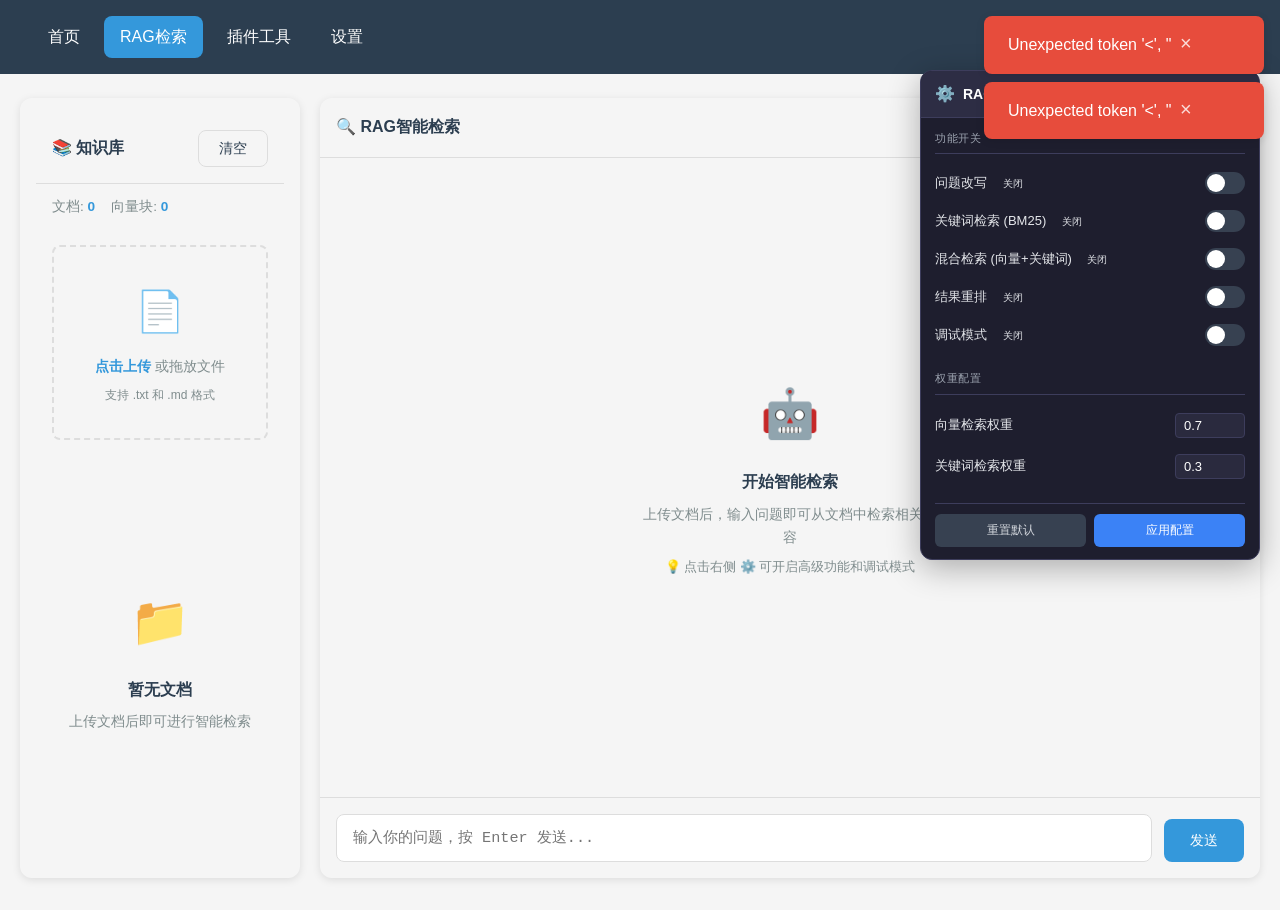
==== commit 37d51b33: "feat(ui): 改进RAG配置面板的UI设计和交互体验 重构配置面板样式，增加拖拽功能和响应式布局 优化调试信息展示，提升用户体验" ====
--- a/static/rag.html
+++ b/static/rag.html
@@ -6,69 +6,110 @@
     <title>RAG知识库检索 - AI工具平台</title>
     <link rel="stylesheet" href="/static/css/style.css">
     <style>
+        :root {
+            --config-bg: #1e1e2e;
+            --config-header-bg: #2d2d44;
+            --config-border: #3d3d5c;
+        }
+        
         .config-panel {
             position: fixed;
-            top: 60px;
+            top: 70px;
             right: 20px;
-            width: 320px;
+            width: 340px;
             max-height: calc(100vh - 100px);
-            background: var(--bg-secondary);
+            background: var(--config-bg);
+            border: 1px solid var(--config-border);
             border-radius: 12px;
-            box-shadow: 0 4px 20px rgba(0,0,0,0.15);
-            z-index: 1000;
+            box-shadow: 0 8px 32px rgba(0,0,0,0.3);
+            z-index: 9999;
             overflow: hidden;
-            transition: transform 0.3s ease;
+            display: flex;
+            flex-direction: column;
+            transition: width 0.3s ease, min-width 0.3s ease;
         }
         
         .config-panel.collapsed {
-            transform: translateX(300px);
-            width: 40px;
-        }
-        
-        .config-toggle {
-            position: absolute;
-            top: 10px;
-            left: -50px;
-            width: 40px;
-            height: 40px;
-            border-radius: 8px;
-            background: var(--bg-secondary);
-            border: 1px solid var(--border-color);
+            width: 48px;
+            min-width: 48px;
+        }
+        
+        .config-panel.collapsed .config-header-buttons,
+        .config-panel.collapsed .config-content {
+            display: none;
+        }
+        
+        .config-panel.collapsed .config-toggle {
+            justify-content: center;
+        }
+        
+        .config-header {
+            padding: 10px 14px;
+            background: var(--config-header-bg);
+            border-bottom: 1px solid var(--config-border);
+            display: flex;
+            justify-content: space-between;
+            align-items: center;
+            min-height: 40px;
+            cursor: grab;
+            user-select: none;
+        }
+        
+        .config-header:active {
+            cursor: grabbing;
+        }
+        
+        .config-header h4 {
+            margin: 0;
+            font-size: 14px;
+            color: #fff;
+            white-space: nowrap;
+        }
+        
+        .config-header-buttons {
+            display: flex;
+            gap: 6px;
+        }
+        
+        .config-btn {
+            width: 24px;
+            height: 24px;
+            border: none;
+            border-radius: 4px;
+            background: rgba(255,255,255,0.1);
+            color: #fff;
             cursor: pointer;
             display: flex;
             align-items: center;
             justify-content: center;
-            font-size: 18px;
-            transition: all 0.2s;
-        }
-        
-        .config-toggle:hover {
-            background: var(--primary-color);
-            color: white;
-        }
-        
-        .config-panel.collapsed .config-toggle {
-            left: 0;
-        }
-        
-        .config-header {
-            padding: 12px 16px;
-            background: var(--primary-color);
-            color: white;
+            font-size: 12px;
+            transition: background 0.2s;
+        }
+        
+        .config-btn:hover {
+            background: rgba(255,255,255,0.2);
+        }
+        
+        .config-btn.danger:hover {
+            background: rgba(239, 68, 68, 0.3);
+        }
+        
+        .config-toggle {
             display: flex;
-            justify-content: space-between;
             align-items: center;
-        }
-        
-        .config-header h4 {
-            margin: 0;
-            font-size: 14px;
+            gap: 8px;
+        }
+        
+        .config-toggle-icon {
+            font-size: 16px;
+            cursor: pointer;
         }
         
         .config-content {
-            padding: 12px 16px;
-            max-height: calc(100vh - 200px);
+            padding: 12px 14px;
             overflow-y: auto;
+            flex: 1;
+            max-height: calc(100vh - 180px);
         }
         
         .config-section {
@@ -76,11 +117,13 @@
         }
         
         .config-section-title {
-            font-size: 12px;
-            color: var(--text-light);
-            margin-bottom: 8px;
-            padding-bottom: 4px;
-            border-bottom: 1px solid var(--border-color);
+            font-size: 11px;
+            color: #9ca3af;
+            text-transform: uppercase;
+            letter-spacing: 0.5px;
+            margin-bottom: 10px;
+            padding-bottom: 6px;
+            border-bottom: 1px solid var(--config-border);
         }
         
         .config-item {
@@ -92,52 +135,67 @@
         
         .config-item label {
             font-size: 13px;
+            color: #e5e7eb;
             cursor: pointer;
         }
         
-        .config-item input[type="checkbox"] {
-            width: 18px;
-            height: 18px;
-            cursor: pointer;
-        }
-        
         .config-item input[type="number"] {
-            width: 80px;
+            width: 70px;
             padding: 4px 8px;
-            border: 1px solid var(--border-color);
+            border: 1px solid var(--config-border);
             border-radius: 4px;
-            background: var(--bg-primary);
-            color: var(--text-primary);
+            background: #2a2a3e;
+            color: #fff;
             font-size: 13px;
         }
         
         .config-buttons {
             display: flex;
             gap: 8px;
-            padding-top: 8px;
-            border-top: 1px solid var(--border-color);
+            padding-top: 10px;
+            border-top: 1px solid var(--config-border);
         }
         
         .config-buttons button {
             flex: 1;
-            padding: 8px;
+            padding: 8px 12px;
             font-size: 12px;
             border-radius: 6px;
             cursor: pointer;
+            border: none;
+            transition: all 0.2s;
+        }
+        
+        .btn-apply {
+            background: #3b82f6;
+            color: white;
+        }
+        
+        .btn-apply:hover {
+            background: #2563eb;
+        }
+        
+        .btn-reset {
+            background: #374151;
+            color: #d1d5db;
+        }
+        
+        .btn-reset:hover {
+            background: #4b5563;
         }
         
         .debug-panel {
             margin-top: 12px;
-            padding: 12px;
-            background: var(--bg-primary);
-            border-radius: 8px;
-            font-size: 12px;
+            padding: 10px;
+            background: #1a1a2e;
+            border-radius: 6px;
+            border: 1px solid var(--config-border);
         }
         
         .debug-panel h5 {
             margin: 0 0 8px 0;
-            font-size: 13px;
-            color: var(--primary-color);
+            font-size: 12px;
+            color: #60a5fa;
         }
         
         .debug-section {
@@ -146,33 +204,36 @@
         
         .debug-section-title {
             font-weight: 600;
-            color: var(--text-secondary);
+            color: #9ca3af;
             margin-bottom: 4px;
-            display: flex;
-            justify-content: space-between;
+            font-size: 11px;
         }
         
         .debug-section-content {
-            background: #1a1a2e;
-            padding: 8px;
+            background: #151525;
+            padding: 6px 8px;
             border-radius: 4px;
-            font-family: monospace;
+            font-family: 'Consolas', monospace;
             font-size: 11px;
-            max-height: 200px;
+            max-height: 150px;
             overflow-y: auto;
-            white-space: pre-wrap;
-            word-break: break-all;
+            color: #d1d5db;
+            line-height: 1.5;
         }
         
         .debug-result-item {
-            padding: 6px;
-            margin-bottom: 4px;
-            background: rgba(255,255,255,0.05);
-            border-radius: 4px;
+            padding: 4px 6px;
+            margin-bottom: 3px;
+            background: rgba(255,255,255,0.03);
+            border-radius: 3px;
+        }
+        
+        .debug-result-item:last-child {
+            margin-bottom: 0;
         }
         
         .debug-score {
-            color: var(--primary-color);
+            color: #60a5fa;
             font-weight: 600;
         }
         
@@ -186,16 +247,16 @@
         
         .toggle-switch {
             position: relative;
-            width: 44px;
-            height: 24px;
-            background: var(--border-color);
-            border-radius: 12px;
+            width: 40px;
+            height: 22px;
+            background: #374151;
+            border-radius: 11px;
             cursor: pointer;
             transition: background 0.3s;
         }
         
         .toggle-switch.active {
-            background: var(--primary-color);
+            background: #3b82f6;
         }
         
         .toggle-switch::after {
@@ -203,15 +264,15 @@
             position: absolute;
             top: 2px;
             left: 2px;
-            width: 20px;
-            height: 20px;
-            background: white;
+            width: 18px;
+            height: 18px;
+            background: #fff;
             border-radius: 50%;
             transition: transform 0.3s;
         }
         
         .toggle-switch.active::after {
-            transform: translateX(20px);
+            transform: translateX(18px);
         }
         
         .rag-layout {
@@ -237,21 +298,26 @@
             background: var(--bg-secondary);
             border-radius: 12px;
             overflow: hidden;
-        }
-        
-        @media (max-width: 1200px) {
-            .config-panel {
-                right: 10px;
-                width: 280px;
+            margin-right: 360px;
+            transition: margin-right 0.3s ease;
+        }
+        
+        .chat-area.panel-collapsed {
+            margin-right: 70px;
+        }
+        
+        @media (max-width: 1400px) {
+            .chat-area {
+                margin-right: 0;
             }
         }
         
         .feature-badge {
             display: inline-block;
             padding: 2px 6px;
-            border-radius: 4px;
+            border-radius: 3px;
             font-size: 10px;
-            margin-left: 4px;
+            margin-left: 6px;
         }
         
         .feature-badge.enabled {
@@ -262,6 +328,18 @@
         .feature-badge.disabled {
             background: rgba(148, 163, 184, 0.2);
             color: #94a3b8;
+        }
+        
+        .no-debug-msg {
+            text-align: center;
+            padding: 16px;
+            color: #6b7280;
+            font-size: 12px;
+        }
+        
+        .config-empty {
+            color: #9ca3af;
+            font-style: italic;
         }
     </style>
 </head>
@@ -273,7 +351,7 @@
         <a href="/settings">设置</a>
     </nav>
 
-    <div class="container" style="max-width: 1800px; margin-top: 1.5rem;">
+    <div class="container" style="max-width: none; margin-top: 1.5rem; padding: 0 20px;">
         <div class="rag-layout">
             <div class="sidebar">
                 <div class="sidebar-header">
@@ -309,7 +387,7 @@
                 </div>
             </div>
 
-            <div class="chat-area">
+            <div class="chat-area" id="chatArea">
                 <div class="chat-header">
                     <h3>🔍 RAG智能检索</h3>
                     <div class="chat-settings">
@@ -333,7 +411,7 @@
                         <h4>开始智能检索</h4>
                         <p>上传文档后，输入问题即可从文档中检索相关内容</p>
                         <p style="margin-top: 8px; font-size: 13px; color: var(--text-light);">
-                            💡 点击右上角 <strong>⚙️ 配置</strong> 可开启高级功能
+                            💡 点击右侧 <strong>⚙️</strong> 可开启高级功能和调试模式
                         </p>
                     </div>
                 </div>
@@ -349,13 +427,20 @@
     </div>
 
     <div class="config-panel" id="configPanel">
-        <button class="config-toggle" onclick="toggleConfigPanel()">⚙️</button>
-        <div class="config-header">
-            <h4>⚙️ RAG 高级配置</h4>
+        <div class="config-header" id="configHeader">
+            <div class="config-toggle">
+                <span class="config-toggle-icon" onclick="toggleConfigPanel()">⚙️</span>
+                <h4 id="panelTitle">RAG 高级配置</h4>
+            </div>
+            <div class="config-header-buttons">
+                <button class="config-btn" title="收起" onclick="toggleConfigPanel()">−</button>
+                <button class="config-btn" title="关闭" onclick="hideConfigPanel()">✕</button>
+            </div>
         </div>
+        
         <div class="config-content">
             <div class="config-section">
-                <div class="config-section-title">📊 功能开关</div>
+                <div class="config-section-title">功能开关</div>
                 
                 <div class="config-item">
                     <label>
@@ -399,7 +484,7 @@
             </div>
             
             <div class="config-section">
-                <div class="config-section-title">⚖️ 权重配置</div>
+                <div class="config-section-title">权重配置</div>
                 
                 <div class="config-item">
                     <label>向量检索权重</label>
@@ -413,16 +498,16 @@
             </div>
             
             <div class="config-buttons">
-                <button class="btn btn-outline" onclick="resetConfig()">重置默认</button>
-                <button class="btn btn-primary" onclick="applyConfig()">应用配置</button>
+                <button class="btn-reset" onclick="resetConfig()">重置默认</button>
+                <button class="btn-apply" onclick="applyConfig()">应用配置</button>
             </div>
             
             <div class="debug-panel" id="debugPanel" style="display: none;">
                 <h5>🔍 最新查询调试信息</h5>
                 <div id="debugContent">
-                    <div style="color: var(--text-light); text-align: center; padding: 20px;">
-                        暂无调试信息<br>
-                        <span style="font-size: 12px;">开启调试模式后进行查询</span>
+                    <div class="no-debug-msg">
+                        开启调试模式后进行查询<br>
+                        调试信息将显示在这里
                     </div>
                 </div>
             </div>
@@ -439,6 +524,8 @@
         const API_BASE = '/rag';
         let documents = [];
         let selectedDocIds = [];
+        let isPanelCollapsed = false;
+        
         let currentConfig = {
             enable_query_rewrite: false,
             enable_keyword_search: false,
@@ -454,7 +541,57 @@
             loadConfig();
             setupUpload();
             setupInput();
+            setupDrag();
         });
+
+        function setupDrag() {
+            const panel = document.getElementById('configPanel');
+            const header = document.getElementById('configHeader');
+            
+            let isDragging = false;
+            let startX, startY, startLeft, startTop;
+            
+            header.addEventListener('mousedown', (e) => {
+                if (e.target.closest('.config-btn') || e.target.closest('.config-toggle-icon')) return;
+                
+                isDragging = true;
+                startX = e.clientX;
+                startY = e.clientY;
+                
+                const rect = panel.getBoundingClientRect();
+                startLeft = rect.left;
+                startTop = rect.top;
+                
+                panel.style.transition = 'none';
+            });
+            
+            document.addEventListener('mousemove', (e) => {
+                if (!isDragging) return;
+                
+                const dx = e.clientX - startX;
+                const dy = e.clientY - startY;
+                
+                let newLeft = startLeft + dx;
+                let newTop = startTop + dy;
+                
+                const maxLeft = window.innerWidth - panel.offsetWidth;
+                const maxTop = window.innerHeight - 50;
+                
+                newLeft = Math.max(0, Math.min(maxLeft, newLeft));
+                newTop = Math.max(50, Math.min(maxTop, newTop));
+                
+                panel.style.left = newLeft + 'px';
+                panel.style.top = newTop + 'px';
+                panel.style.right = 'auto';
+            });
+            
+            document.addEventListener('mouseup', () => {
+                if (isDragging) {
+                    isDragging = false;
+                    panel.style.transition = '';
+                }
+            });
+        }
 
         function showLoading(show) {
             const overlay = document.getElementById('loadingOverlay');
@@ -463,7 +600,16 @@
 
         function toggleConfigPanel() {
             const panel = document.getElementById('configPanel');
-            panel.classList.toggle('collapsed');
+            const chatArea = document.getElementById('chatArea');
+            
+            isPanelCollapsed = !isPanelCollapsed;
+            panel.classList.toggle('collapsed', isPanelCollapsed);
+            chatArea.classList.toggle('panel-collapsed', isPanelCollapsed);
+        }
+        
+        function hideConfigPanel() {
+            const panel = document.getElementById('configPanel');
+            panel.style.display = 'none';
         }
 
         async function loadConfig() {
@@ -739,7 +885,6 @@
 
         function setupInput() {
             const input = document.getElementById('questionInput');
-            const sendBtn = document.getElementById('sendBtn');
 
             input.addEventListener('keydown', (e) => {
                 if (e.key === 'Enter' && !e.shiftKey) {
@@ -787,9 +932,13 @@
                 typingEl.remove();
 
                 if (result.success) {
+                    console.log('API返回数据:', result.data);
+                    
                     if (result.data?.debug_info) {
+                        console.log('调试信息:', result.data.debug_info);
                         updateDebugPanel(result.data.debug_info);
                     }
+                    
                     addAssistantMessage(result.data);
                 } else {
                     addErrorMessage(result.message || '查询失败');
@@ -803,23 +952,24 @@
         function updateDebugPanel(debugInfo) {
             const debugContent = document.getElementById('debugContent');
             
+            if (!debugInfo) {
+                debugContent.innerHTML = '<div class="no-debug-msg">暂无调试信息</div>';
+                return;
+            }
+            
             let html = '';
             
             html += `<div class="debug-section">
-                <div class="debug-section-title">
-                    <span>📝 查询信息</span>
-                </div>
+                <div class="debug-section-title">📝 查询信息</div>
                 <div class="debug-section-content">
                     <strong>原始问题:</strong> ${escapeHtml(debugInfo.original_query || '-')}<br>
-                    <strong>改写后:</strong> ${debugInfo.is_rewritten ? escapeHtml(debugInfo.rewritten_query) : '<span style="color: #94a3b8;">(未改写)</span>'}<br>
-                    <strong>关键词:</strong> ${(debugInfo.keywords || []).join(', ') || '-'}
+                    <strong>改写后:</strong> ${debugInfo.is_rewritten ? escapeHtml(debugInfo.rewritten_query) : '<span class="config-empty">(未改写)</span>'}<br>
+                    <strong>关键词:</strong> ${(debugInfo.keywords || []).join(', ') || '<span class="config-empty">-</span>'}
                 </div>
             </div>`;
             
             html += `<div class="debug-section">
-                <div class="debug-section-title">
-                    <span>⚙️ 功能状态</span>
-                </div>
+                <div class="debug-section-title">⚙️ 功能状态</div>
                 <div class="debug-section-content">
                     ${Object.entries(debugInfo.feature_status || {}).map(([key, val]) => 
                         `<span style="color: ${val ? '#4ade80' : '#94a3b8'};">${key}: ${val ? '✓' : '✗'}</span>`
@@ -828,20 +978,15 @@
             </div>`;
             
             html += `<div class="debug-section">
-                <div class="debug-section-title">
-                    <span>📊 权重配置</span>
-                </div>
+                <div class="debug-section-title">📊 权重配置</div>
                 <div class="debug-section-content">
-                    向量权重: ${debugInfo.vector_weight || 0.7} | 关键词权重: ${debugInfo.keyword_weight || 0.3}
+                    向量: ${debugInfo.vector_weight || 0.7} | 关键词: ${debugInfo.keyword_weight || 0.3}
                 </div>
             </div>`;
             
             if (debugInfo.vector_results && debugInfo.vector_results.length > 0) {
                 html += `<div class="debug-section">
-                    <div class="debug-section-title">
-                        <span>🎯 向量检索结果</span>
-                        <span style="color: var(--text-light);">(${debugInfo.vector_results.length} 个)</span>
-                    </div>
+                    <div class="debug-section-title">🎯 向量检索 (${debugInfo.vector_results.length} 个)</div>
                     <div class="debug-section-content">
                         ${debugInfo.vector_results.map((r, i) => `
                             <div class="debug-result-item">
@@ -855,10 +1000,7 @@
             
             if (debugInfo.keyword_results && debugInfo.keyword_results.length > 0) {
                 html += `<div class="debug-section">
-                    <div class="debug-section-title">
-                        <span>🔍 关键词检索结果</span>
-                        <span style="color: var(--text-light);">(${debugInfo.keyword_results.length} 个)</span>
-                    </div>
+                    <div class="debug-section-title">🔍 关键词检索 (${debugInfo.keyword_results.length} 个)</div>
                     <div class="debug-section-content">
                         ${debugInfo.keyword_results.map((r, i) => `
                             <div class="debug-result-item">
@@ -873,10 +1015,7 @@
             
             if (debugInfo.reranked_results && debugInfo.reranked_results.length > 0) {
                 html += `<div class="debug-section">
-                    <div class="debug-section-title">
-                        <span>🔄 重排结果</span>
-                        <span style="color: var(--text-light);">(${debugInfo.reranked_results.length} 个)</span>
-                    </div>
+                    <div class="debug-section-title">🔄 重排结果 (${debugInfo.reranked_results.length} 个)</div>
                     <div class="debug-section-content">
                         ${debugInfo.reranked_results.map((r, i) => {
                             const rankBefore = r.rank_before;
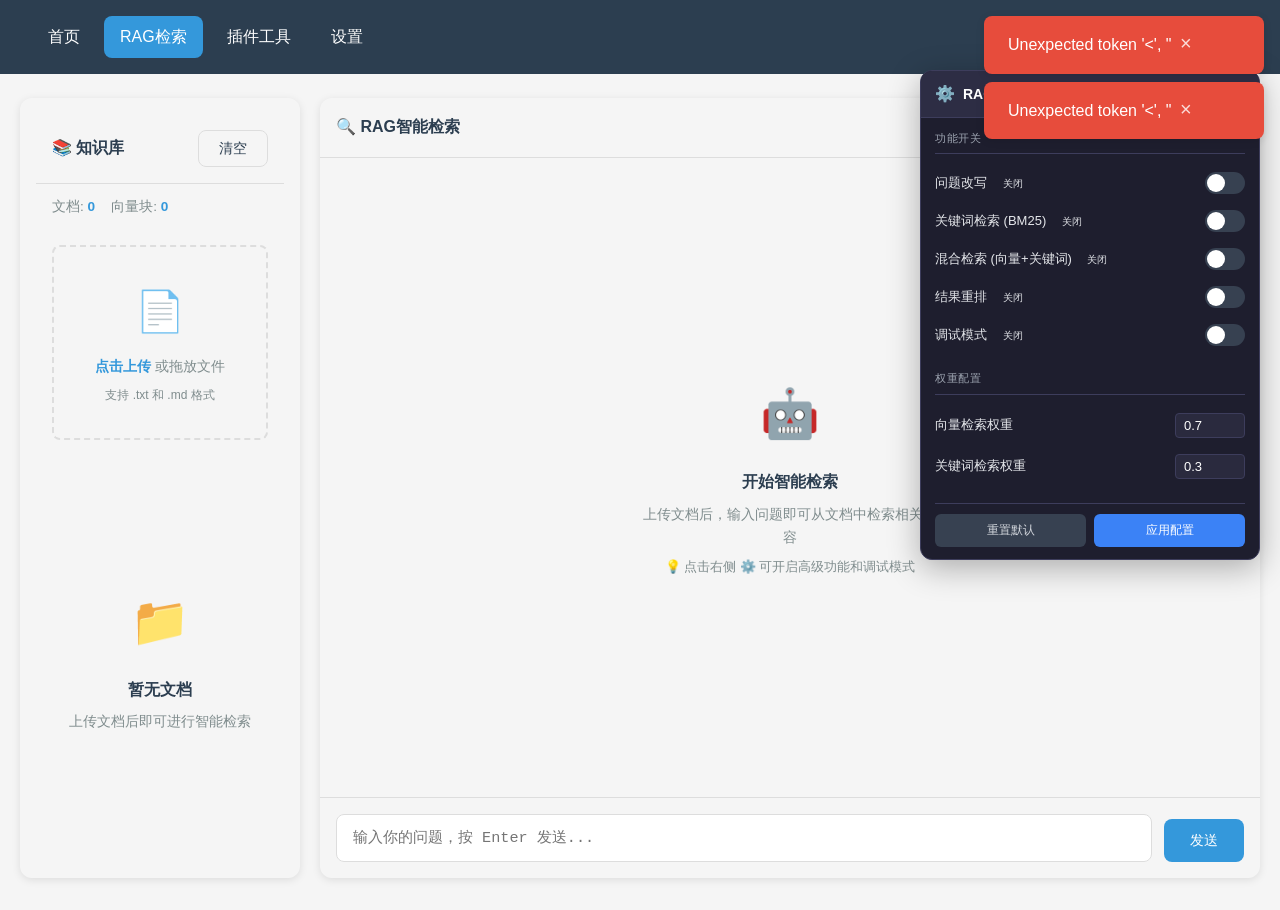
==== commit 294c3e62: "feat(ui): 添加配置面板浮动按钮并改进配置更新日志 refactor(rag): 优化配置更新和重置逻辑 - 在更新配置时添加详细日志记录 - 改进重置逻辑以保留实例引用 - 在调试信息中添加" ====
--- a/static/rag.html
+++ b/static/rag.html
@@ -43,6 +43,29 @@
             justify-content: center;
         }
         
+        .panel-float-btn {
+            position: fixed;
+            top: 70px;
+            right: 20px;
+            width: 48px;
+            height: 48px;
+            background: var(--config-bg);
+            border: 1px solid var(--config-border);
+            border-radius: 12px;
+            box-shadow: 0 4px 16px rgba(0,0,0,0.3);
+            z-index: 9998;
+            display: none;
+            align-items: center;
+            justify-content: center;
+            cursor: pointer;
+            font-size: 20px;
+            transition: transform 0.2s;
+        }
+        
+        .panel-float-btn:hover {
+            transform: scale(1.1);
+        }
+        
         .config-header {
             padding: 10px 14px;
             background: var(--config-header-bg);
@@ -426,6 +449,8 @@
         </div>
     </div>
 
+    <div class="panel-float-btn" id="panelFloatBtn" onclick="showConfigPanel()">⚙️</div>
+
     <div class="config-panel" id="configPanel">
         <div class="config-header" id="configHeader">
             <div class="config-toggle">
@@ -609,7 +634,27 @@
         
         function hideConfigPanel() {
             const panel = document.getElementById('configPanel');
+            const floatBtn = document.getElementById('panelFloatBtn');
+            const chatArea = document.getElementById('chatArea');
+            
             panel.style.display = 'none';
+            floatBtn.style.display = 'flex';
+            chatArea.classList.remove('panel-collapsed');
+            isPanelCollapsed = false;
+        }
+        
+        function showConfigPanel() {
+            const panel = document.getElementById('configPanel');
+            const floatBtn = document.getElementById('panelFloatBtn');
+            const chatArea = document.getElementById('chatArea');
+            
+            panel.style.display = 'flex';
+            floatBtn.style.display = 'none';
+            
+            if (isPanelCollapsed) {
+                panel.classList.add('collapsed');
+                chatArea.classList.add('panel-collapsed');
+            }
         }
 
         async function loadConfig() {
